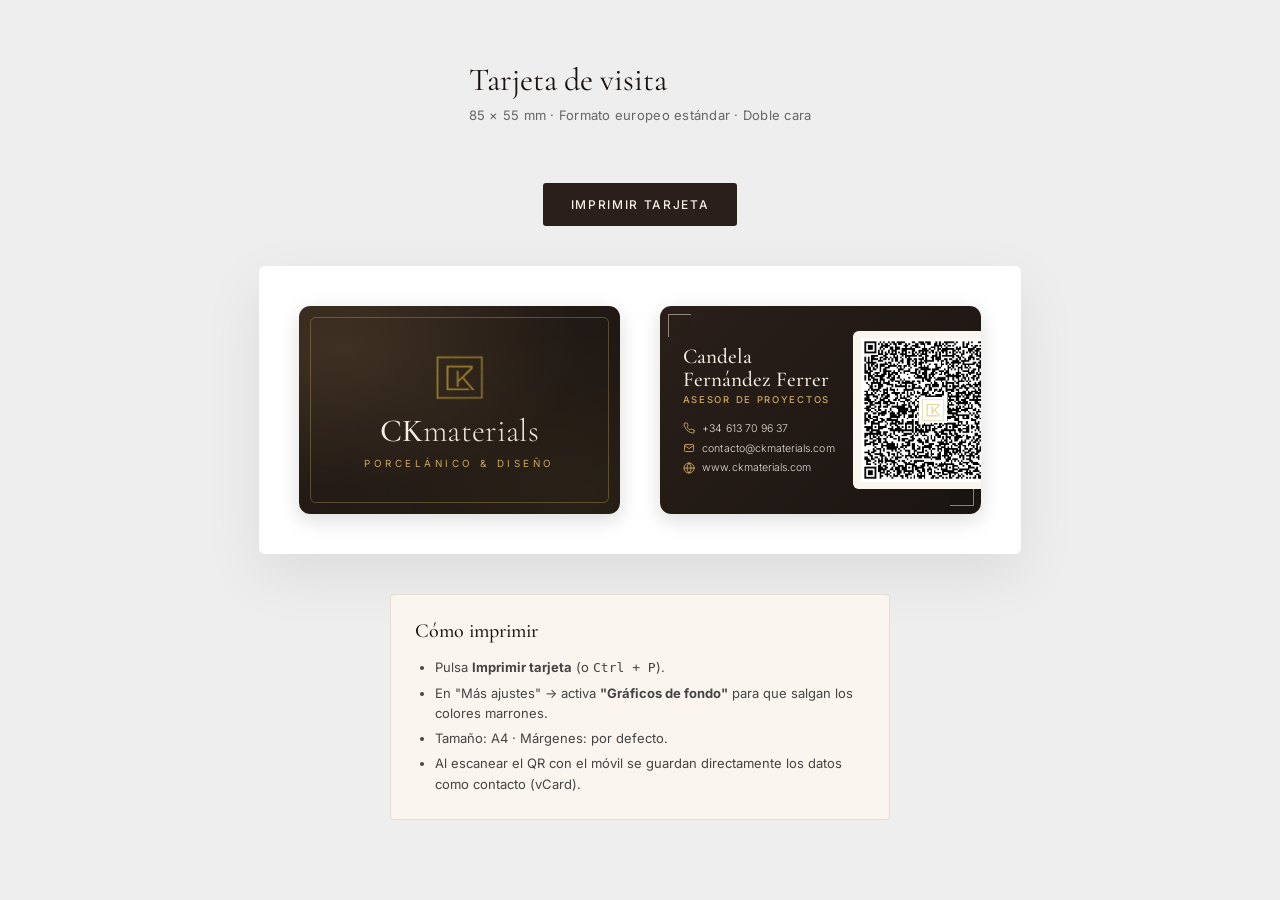
==== tarjeta.html @ dee02ac4 "Add printable business card with vCard QR" ====
<!DOCTYPE html>
<html lang="es">
<head>
  <meta charset="UTF-8" />
  <title>Tarjeta de visita · Candela Fernández · CKmaterials</title>
  <link rel="preconnect" href="https://fonts.googleapis.com" />
  <link rel="preconnect" href="https://fonts.gstatic.com" crossorigin />
  <link href="https://fonts.googleapis.com/css2?family=Cormorant+Garamond:wght@300;400;500;600&family=Inter:wght@300;400;500;600&family=Italiana&display=swap" rel="stylesheet" />
  <style>
    :root {
      --brown: #2a1f1a;
      --brown-deep: #1a1410;
      --gold: #c9a961;
      --gold-soft: #d6b876;
      --cream: #f5efe4;
      --cream-soft: #faf6ef;
    }

    * { box-sizing: border-box; margin: 0; padding: 0; }
    html, body { font-family: 'Inter', sans-serif; color: #1a1410; background: #eee; }

    /* Screen preview */
    .screen {
      min-height: 100vh;
      padding: 60px 20px;
      display: flex;
      flex-direction: column;
      align-items: center;
      gap: 40px;
    }
    .screen__title {
      font-family: 'Cormorant Garamond', serif;
      font-size: 32px;
      font-weight: 400;
      margin-bottom: 8px;
      color: #1a1410;
    }
    .screen__subtitle {
      font-size: 13px;
      color: #666;
      margin-bottom: 20px;
      letter-spacing: 0.02em;
    }
    .print-btn {
      background: var(--brown);
      color: var(--cream);
      border: none;
      padding: 14px 28px;
      font-family: 'Inter', sans-serif;
      font-size: 12px;
      font-weight: 500;
      letter-spacing: 0.14em;
      text-transform: uppercase;
      cursor: pointer;
      border-radius: 3px;
      transition: all 200ms;
    }
    .print-btn:hover {
      background: var(--brown-deep);
      color: var(--gold);
      transform: translateY(-2px);
      box-shadow: 0 10px 24px rgba(26, 20, 16, 0.2);
    }
    .cards-preview {
      display: grid;
      grid-template-columns: 1fr 1fr;
      gap: 40px;
      background: #fff;
      padding: 40px;
      border-radius: 6px;
      box-shadow: 0 20px 60px rgba(0, 0, 0, 0.08);
    }
    @media (max-width: 800px) {
      .cards-preview { grid-template-columns: 1fr; }
    }

    /* ================ CARD ================ */
    /* European standard: 85mm x 55mm */
    .card {
      width: 85mm;
      height: 55mm;
      overflow: hidden;
      position: relative;
      border-radius: 3mm;
      box-shadow: 0 6px 20px rgba(26, 20, 16, 0.15);
      color: var(--cream);
      break-inside: avoid;
    }

    /* --- FRONT --- */
    .card--front {
      background:
        radial-gradient(ellipse at 15% 20%, rgba(201, 169, 97, 0.14), transparent 60%),
        radial-gradient(ellipse at 90% 90%, rgba(201, 169, 97, 0.08), transparent 60%),
        linear-gradient(135deg, var(--brown) 0%, var(--brown-deep) 100%);
      padding: 8mm;
      display: flex;
      flex-direction: column;
      justify-content: center;
      align-items: center;
      text-align: center;
      position: relative;
    }
    .card--front::before {
      content: '';
      position: absolute;
      inset: 3mm;
      border: 0.4mm solid rgba(201, 169, 97, 0.35);
      border-radius: 1.5mm;
      pointer-events: none;
    }
    .card__logo-icon {
      width: 14mm;
      height: 14mm;
      margin-bottom: 3mm;
      object-fit: contain;
    }
    .card__brand {
      font-family: 'Cormorant Garamond', serif;
      font-size: 8.5mm;
      font-weight: 500;
      letter-spacing: 0.005em;
      line-height: 1;
      color: var(--cream);
    }
    .card__brand-light { font-weight: 300; opacity: 0.95; }
    .card__tagline {
      margin-top: 2.5mm;
      font-size: 2.6mm;
      letter-spacing: 0.36em;
      text-transform: uppercase;
      color: var(--gold);
      font-weight: 400;
    }

    /* --- BACK --- */
    .card--back {
      background: linear-gradient(135deg, var(--brown) 0%, var(--brown-deep) 100%);
      padding: 6mm 6mm 6mm 6mm;
      display: grid;
      grid-template-columns: 1fr 42mm;
      gap: 5mm;
      align-items: center;
    }
    .card__info {
      display: flex;
      flex-direction: column;
      justify-content: center;
    }
    .card__name {
      font-family: 'Cormorant Garamond', serif;
      font-size: 5.6mm;
      font-weight: 500;
      line-height: 1.05;
      color: var(--cream);
      margin-bottom: 1.2mm;
    }
    .card__role {
      font-size: 2.5mm;
      letter-spacing: 0.18em;
      text-transform: uppercase;
      color: var(--gold);
      font-weight: 500;
      margin-bottom: 4mm;
      line-height: 1.3;
    }
    .card__contact {
      list-style: none;
      display: flex;
      flex-direction: column;
      gap: 1.8mm;
    }
    .card__contact li {
      font-size: 2.8mm;
      color: rgba(245, 239, 228, 0.92);
      display: flex;
      align-items: center;
      gap: 2mm;
      font-weight: 300;
      letter-spacing: 0.005em;
    }
    .card__icon {
      width: 3.2mm;
      height: 3.2mm;
      flex-shrink: 0;
      color: var(--gold);
    }

    .card__qr {
      background: var(--cream-soft);
      border-radius: 1.5mm;
      padding: 2mm;
      display: flex;
      align-items: center;
      justify-content: center;
      aspect-ratio: 1;
      max-height: 100%;
    }
    .card__qr img {
      width: 100%;
      height: 100%;
      object-fit: contain;
      display: block;
    }

    /* Subtle corner accents on back */
    .card--back::before,
    .card--back::after {
      content: '';
      position: absolute;
      width: 6mm;
      height: 6mm;
      border-color: var(--gold);
      opacity: 0.5;
    }
    .card--back::before {
      top: 2mm; left: 2mm;
      border-top: 0.3mm solid;
      border-left: 0.3mm solid;
    }
    .card--back::after {
      bottom: 2mm; right: 2mm;
      border-bottom: 0.3mm solid;
      border-right: 0.3mm solid;
    }

    /* ================ PRINT ================ */
    @page {
      size: A4;
      margin: 15mm;
    }

    @media print {
      html, body { background: #fff; }
      .screen__title, .screen__subtitle, .print-btn, .instructions { display: none !important; }
      .screen { padding: 0; gap: 8mm; min-height: 0; }
      .cards-preview {
        display: flex;
        flex-direction: column;
        gap: 8mm;
        padding: 0;
        box-shadow: none;
        border-radius: 0;
        background: transparent;
      }
      .card {
        box-shadow: none;
        page-break-inside: avoid;
        break-inside: avoid;
        -webkit-print-color-adjust: exact;
        print-color-adjust: exact;
      }
    }

    .instructions {
      max-width: 500px;
      background: var(--cream-soft);
      border: 1px solid rgba(107, 79, 51, 0.15);
      border-radius: 4px;
      padding: 20px 24px;
      font-size: 13px;
      line-height: 1.6;
      color: #444;
    }
    .instructions h3 {
      font-family: 'Cormorant Garamond', serif;
      font-size: 20px;
      font-weight: 500;
      color: var(--brown-deep);
      margin-bottom: 10px;
    }
    .instructions ul { padding-left: 20px; }
    .instructions li { margin-bottom: 4px; }
  </style>
</head>
<body>

  <div class="screen">
    <div>
      <h1 class="screen__title">Tarjeta de visita</h1>
      <p class="screen__subtitle">85 × 55 mm · Formato europeo estándar · Doble cara</p>
    </div>

    <button class="print-btn" onclick="window.print()">Imprimir tarjeta</button>

    <div class="cards-preview">
      <!-- FRONT -->
      <div class="card card--front">
        <img src="assets/images/logo_icon_transparent.png" alt="" class="card__logo-icon" />
        <div class="card__brand">CK<span class="card__brand-light">materials</span></div>
        <div class="card__tagline">Porcelánico &amp; Diseño</div>
      </div>

      <!-- BACK -->
      <div class="card card--back">
        <div class="card__info">
          <div class="card__name">Candela<br />Fernández Ferrer</div>
          <div class="card__role">Asesor de proyectos</div>
          <ul class="card__contact">
            <li>
              <svg class="card__icon" viewBox="0 0 24 24" fill="none" stroke="currentColor" stroke-width="1.8" stroke-linecap="round" stroke-linejoin="round">
                <path d="M22 16.92v3a2 2 0 0 1-2.18 2 19.79 19.79 0 0 1-8.63-3.07 19.5 19.5 0 0 1-6-6 19.79 19.79 0 0 1-3.07-8.67A2 2 0 0 1 4.11 2h3a2 2 0 0 1 2 1.72 12.84 12.84 0 0 0 .7 2.81 2 2 0 0 1-.45 2.11L8.09 9.91a16 16 0 0 0 6 6l1.27-1.27a2 2 0 0 1 2.11-.45 12.84 12.84 0 0 0 2.81.7A2 2 0 0 1 22 16.92z"/>
              </svg>
              +34 613 70 96 37
            </li>
            <li>
              <svg class="card__icon" viewBox="0 0 24 24" fill="none" stroke="currentColor" stroke-width="1.8" stroke-linecap="round" stroke-linejoin="round">
                <rect x="3" y="5" width="18" height="14" rx="2"/>
                <path d="m3 7 9 6 9-6"/>
              </svg>
              contacto@ckmaterials.com
            </li>
            <li>
              <svg class="card__icon" viewBox="0 0 24 24" fill="none" stroke="currentColor" stroke-width="1.8" stroke-linecap="round" stroke-linejoin="round">
                <circle cx="12" cy="12" r="10"/>
                <path d="M2 12h20"/>
                <path d="M12 2a15.3 15.3 0 0 1 4 10 15.3 15.3 0 0 1-4 10 15.3 15.3 0 0 1-4-10 15.3 15.3 0 0 1 4-10z"/>
              </svg>
              www.ckmaterials.com
            </li>
          </ul>
        </div>
        <div class="card__qr">
          <img src="assets/images/qr_vcard.png" alt="QR con datos de contacto" />
        </div>
      </div>
    </div>

    <div class="instructions">
      <h3>Cómo imprimir</h3>
      <ul>
        <li>Pulsa <strong>Imprimir tarjeta</strong> (o <code>Ctrl + P</code>).</li>
        <li>En "Más ajustes" → activa <strong>"Gráficos de fondo"</strong> para que salgan los colores marrones.</li>
        <li>Tamaño: A4 · Márgenes: por defecto.</li>
        <li>Al escanear el QR con el móvil se guardan directamente los datos como contacto (vCard).</li>
      </ul>
    </div>
  </div>

</body>
</html>
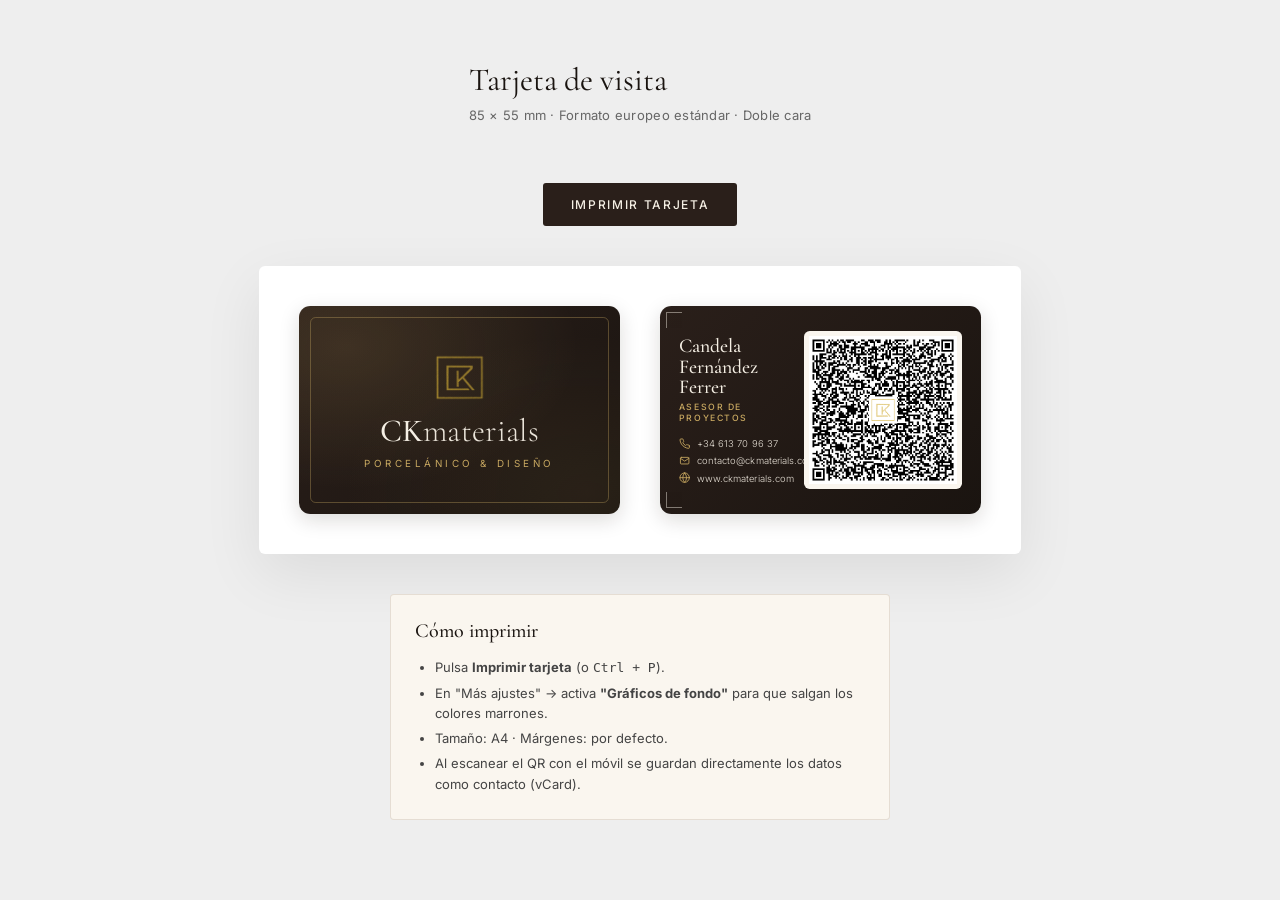
==== commit de239cc6: "Fix QR clipping on business card back" ====
--- a/tarjeta.html
+++ b/tarjeta.html
@@ -136,65 +136,68 @@
     /* --- BACK --- */
     .card--back {
       background: linear-gradient(135deg, var(--brown) 0%, var(--brown-deep) 100%);
-      padding: 6mm 6mm 6mm 6mm;
-      display: grid;
-      grid-template-columns: 1fr 42mm;
-      gap: 5mm;
-      align-items: center;
+      padding: 5mm;
+      display: flex;
+      align-items: center;
+      gap: 4.5mm;
     }
     .card__info {
+      flex: 1;
       display: flex;
       flex-direction: column;
       justify-content: center;
+      min-width: 0;
     }
     .card__name {
       font-family: 'Cormorant Garamond', serif;
-      font-size: 5.6mm;
+      font-size: 5.2mm;
       font-weight: 500;
       line-height: 1.05;
       color: var(--cream);
-      margin-bottom: 1.2mm;
+      margin-bottom: 1mm;
     }
     .card__role {
-      font-size: 2.5mm;
+      font-size: 2.3mm;
       letter-spacing: 0.18em;
       text-transform: uppercase;
       color: var(--gold);
       font-weight: 500;
-      margin-bottom: 4mm;
+      margin-bottom: 3.5mm;
       line-height: 1.3;
     }
     .card__contact {
       list-style: none;
       display: flex;
       flex-direction: column;
+      gap: 1.6mm;
+    }
+    .card__contact li {
+      font-size: 2.5mm;
+      color: rgba(245, 239, 228, 0.92);
+      display: flex;
+      align-items: center;
       gap: 1.8mm;
-    }
-    .card__contact li {
-      font-size: 2.8mm;
-      color: rgba(245, 239, 228, 0.92);
-      display: flex;
-      align-items: center;
-      gap: 2mm;
       font-weight: 300;
       letter-spacing: 0.005em;
     }
     .card__icon {
-      width: 3.2mm;
-      height: 3.2mm;
+      width: 3mm;
+      height: 3mm;
       flex-shrink: 0;
       color: var(--gold);
     }
 
+    /* QR: fixed square so it always fits */
     .card__qr {
+      width: 42mm;
+      height: 42mm;
       background: var(--cream-soft);
       border-radius: 1.5mm;
-      padding: 2mm;
+      padding: 1.5mm;
       display: flex;
       align-items: center;
       justify-content: center;
-      aspect-ratio: 1;
-      max-height: 100%;
+      flex-shrink: 0;
     }
     .card__qr img {
       width: 100%;
@@ -208,20 +211,21 @@
     .card--back::after {
       content: '';
       position: absolute;
-      width: 6mm;
-      height: 6mm;
+      width: 4mm;
+      height: 4mm;
       border-color: var(--gold);
-      opacity: 0.5;
+      opacity: 0.45;
+      pointer-events: none;
     }
     .card--back::before {
-      top: 2mm; left: 2mm;
+      top: 1.5mm; left: 1.5mm;
       border-top: 0.3mm solid;
       border-left: 0.3mm solid;
     }
     .card--back::after {
-      bottom: 2mm; right: 2mm;
+      bottom: 1.5mm; left: 1.5mm;
       border-bottom: 0.3mm solid;
-      border-right: 0.3mm solid;
+      border-left: 0.3mm solid;
     }
 
     /* ================ PRINT ================ */
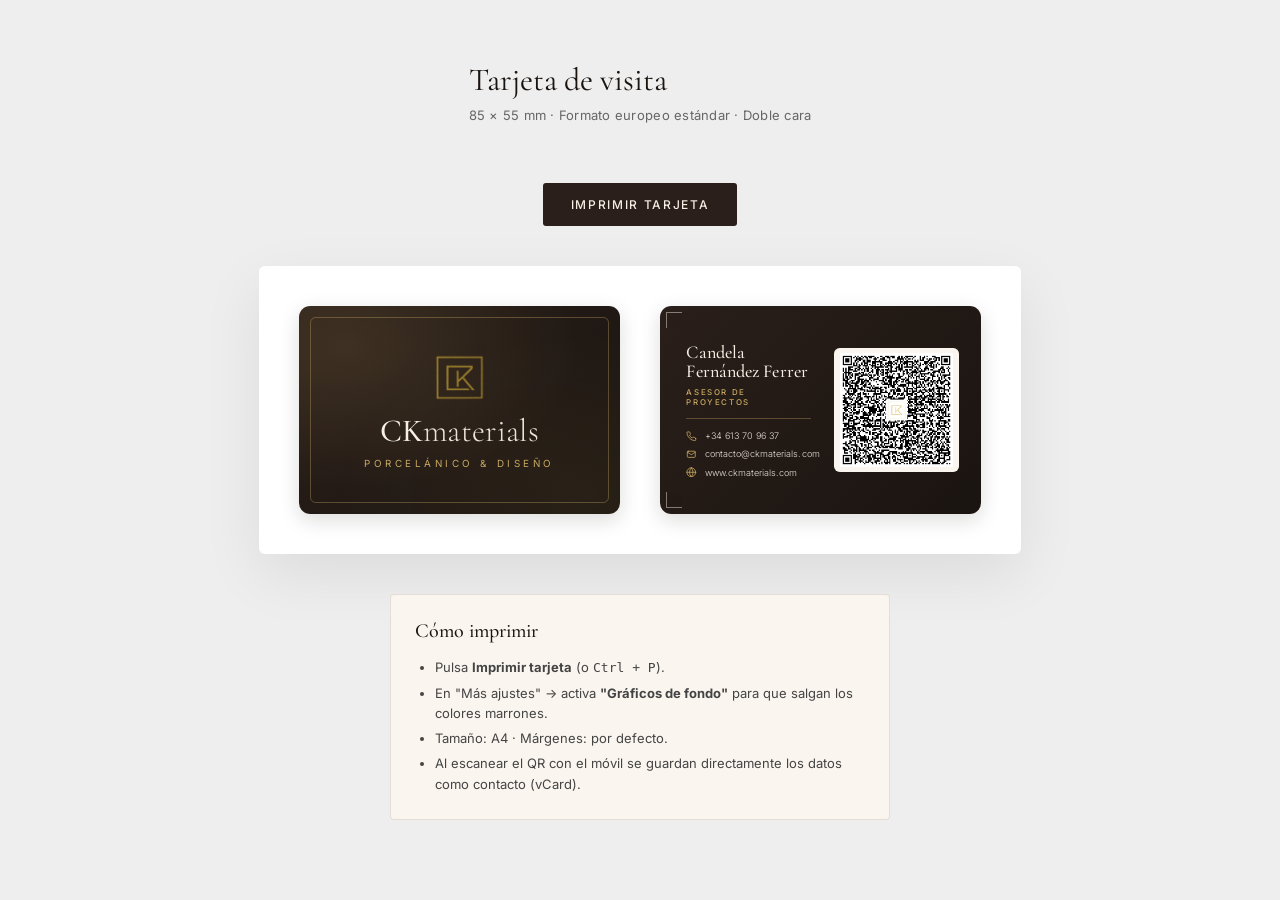
==== commit f7275a74: "Rebalance business card back: smaller QR, more breathing room" ====
--- a/tarjeta.html
+++ b/tarjeta.html
@@ -136,10 +136,10 @@
     /* --- BACK --- */
     .card--back {
       background: linear-gradient(135deg, var(--brown) 0%, var(--brown-deep) 100%);
-      padding: 5mm;
-      display: flex;
-      align-items: center;
-      gap: 4.5mm;
+      padding: 6mm 6mm 6mm 7mm;
+      display: flex;
+      align-items: center;
+      gap: 6mm;
     }
     .card__info {
       flex: 1;
@@ -150,47 +150,51 @@
     }
     .card__name {
       font-family: 'Cormorant Garamond', serif;
-      font-size: 5.2mm;
-      font-weight: 500;
-      line-height: 1.05;
+      font-size: 4.8mm;
+      font-weight: 500;
+      line-height: 1.08;
       color: var(--cream);
-      margin-bottom: 1mm;
+      margin-bottom: 1.4mm;
+      letter-spacing: 0.005em;
     }
     .card__role {
-      font-size: 2.3mm;
-      letter-spacing: 0.18em;
+      font-size: 2.1mm;
+      letter-spacing: 0.2em;
       text-transform: uppercase;
       color: var(--gold);
       font-weight: 500;
-      margin-bottom: 3.5mm;
       line-height: 1.3;
+      padding-bottom: 2.8mm;
+      margin-bottom: 3mm;
+      border-bottom: 0.2mm solid rgba(201, 169, 97, 0.35);
     }
     .card__contact {
       list-style: none;
       display: flex;
       flex-direction: column;
-      gap: 1.6mm;
+      gap: 2mm;
     }
     .card__contact li {
-      font-size: 2.5mm;
+      font-size: 2.4mm;
       color: rgba(245, 239, 228, 0.92);
       display: flex;
       align-items: center;
-      gap: 1.8mm;
+      gap: 2mm;
       font-weight: 300;
       letter-spacing: 0.005em;
+      line-height: 1;
     }
     .card__icon {
-      width: 3mm;
-      height: 3mm;
+      width: 2.8mm;
+      height: 2.8mm;
       flex-shrink: 0;
       color: var(--gold);
     }
 
-    /* QR: fixed square so it always fits */
+    /* QR: fixed square, comfortably sized */
     .card__qr {
-      width: 42mm;
-      height: 42mm;
+      width: 33mm;
+      height: 33mm;
       background: var(--cream-soft);
       border-radius: 1.5mm;
       padding: 1.5mm;
